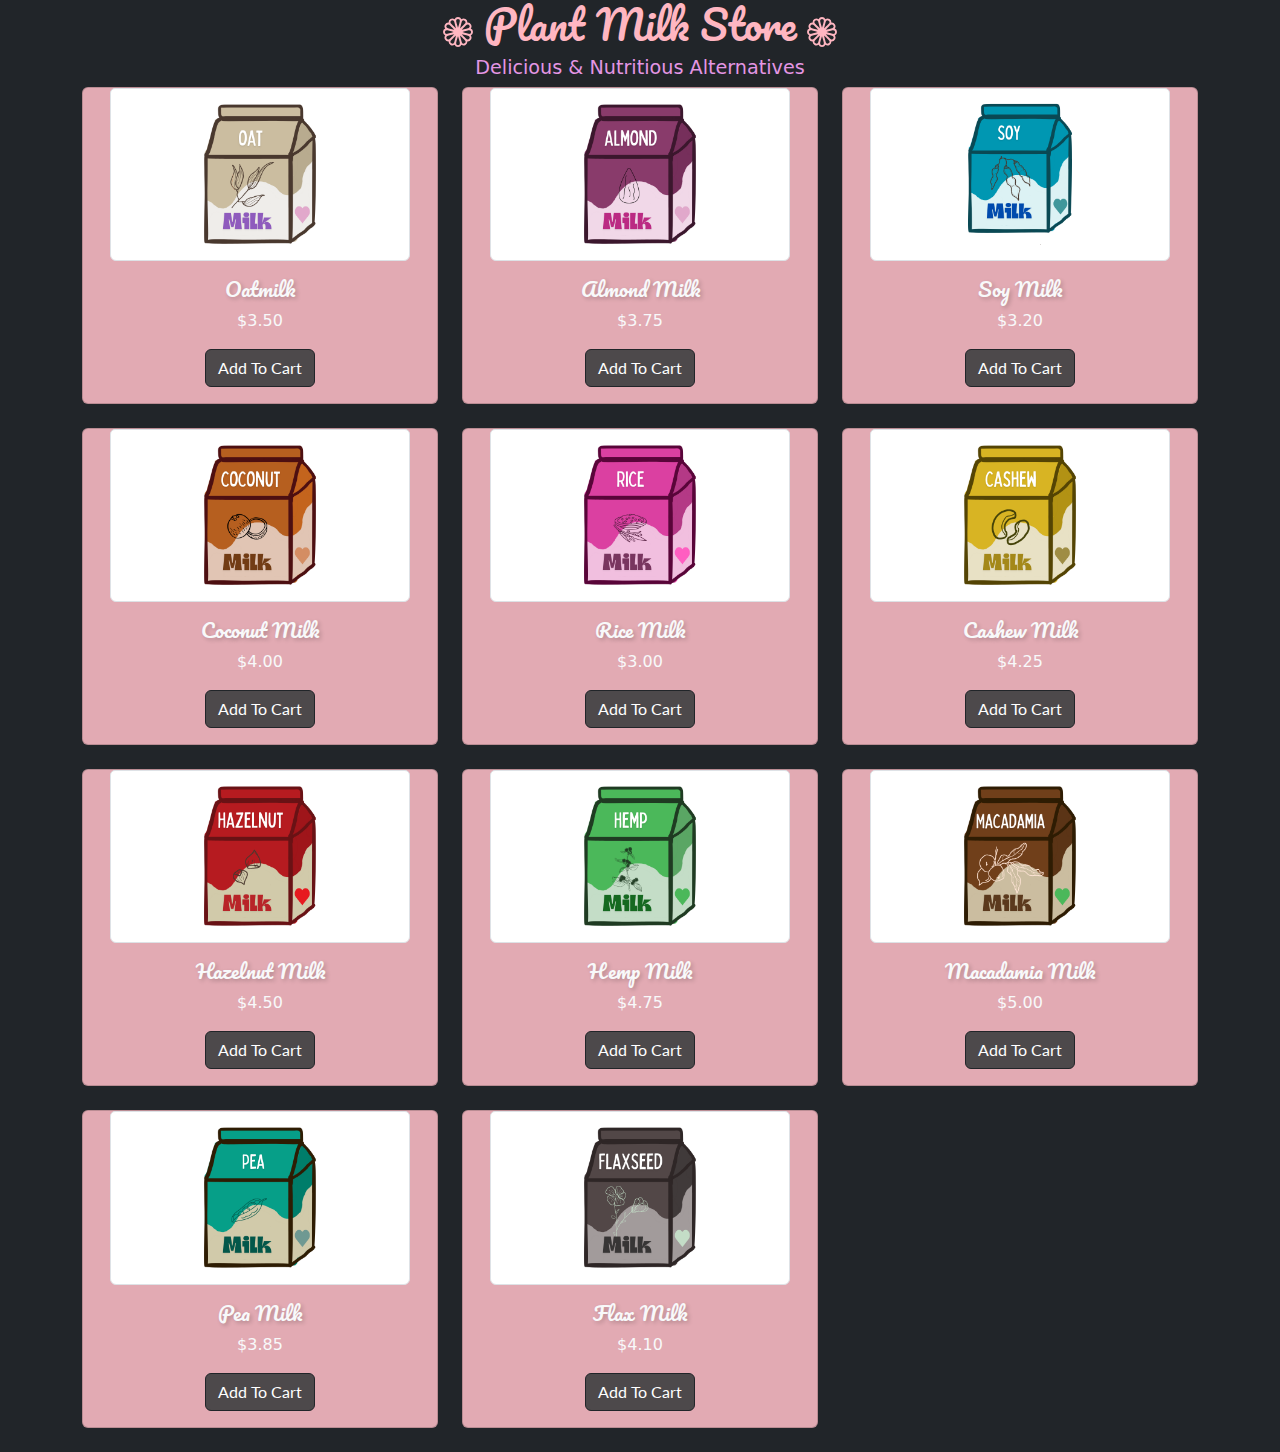
==== index.html @ 1e9f32a8 "how many hours did i spend making milk cartons in canva for fun on friday night? Your guess is as go" ====
<!DOCTYPE html>
<html lang="en">
<head>
    <meta charset="UTF-8">
    <meta name="viewport" content="width=device-width, initial-scale=1.0">
    <title>Document</title>
    <!-- Bootstrap CSS -->
    <link href="https://cdn.jsdelivr.net/npm/bootstrap@5.3.3/dist/css/bootstrap.min.css" rel="stylesheet" integrity="sha384-QWTKZyjpPEjISv5WaRU9OFeRpok6YctnYmDr5pNlyT2bRjXh0JMhjY6hW+ALEwIH" crossorigin="anonymous">
    <style>
        @import url('https://fonts.googleapis.com/css2?family=Pacifico&display=swap');
        @import url('https://fonts.googleapis.com/css2?family=Lato:ital,wght@0,100;0,300;0,400;0,700;0,900;1,100;1,300;1,400;1,700;1,900&display=swap');
        .cute-title {
            font-family: 'Pacifico', cursive;
            color: rgb(255, 182, 193); /* Light Pink */
            
        }
        .cute-subtitle {
            font-size: 1.2em;
            color: rgb(228, 150, 228); /* Lavender Blush */
        }
        .cute-header {
            font-family: 'Pacifico', cursive;
            text-shadow: 2px 2px 4px rgba(0, 0, 0, 0.2);
        }
        .bg-custom{
            background-color: rgb(226, 170, 179);
        }
        .btn-custom{
            font-family: 'Lato', sans-serif;
            background-color: rgb(77, 73, 75);
        }
    </style>
</head>
<body class="bg-dark">
    <div class="container">
        <div class="row">
            <h1 class="col-12 text-center cute-title">
                <svg xmlns="http://www.w3.org/2000/svg" width="30" height="30" fill="currentColor" class="bi bi-flower1" viewBox="0 0 16 16">
                    <path d="M6.174 1.184a2 2 0 0 1 3.652 0A2 2 0 0 1 12.99 3.01a2 2 0 0 1 1.826 3.164 2 2 0 0 1 0 3.652 2 2 0 0 1-1.826 3.164 2 2 0 0 1-3.164 1.826 2 2 0 0 1-3.652 0A2 2 0 0 1 3.01 12.99a2 2 0 0 1-1.826-3.164 2 2 0 0 1 0-3.652A2 2 0 0 1 3.01 3.01a2 2 0 0 1 3.164-1.826M8 1a1 1 0 0 0-.998 1.03l.01.091q.017.116.054.296c.049.241.122.542.213.887.182.688.428 1.513.676 2.314L8 5.762l.045-.144c.248-.8.494-1.626.676-2.314.091-.345.164-.646.213-.887a5 5 0 0 0 .064-.386L9 2a1 1 0 0 0-1-1M2 9l.03-.002.091-.01a5 5 0 0 0 .296-.054c.241-.049.542-.122.887-.213a61 61 0 0 0 2.314-.676L5.762 8l-.144-.045a61 61 0 0 0-2.314-.676 17 17 0 0 0-.887-.213 5 5 0 0 0-.386-.064L2 7a1 1 0 1 0 0 2m7 5-.002-.03a5 5 0 0 0-.064-.386 16 16 0 0 0-.213-.888 61 61 0 0 0-.676-2.314L8 10.238l-.045.144c-.248.8-.494 1.626-.676 2.314-.091.345-.164.646-.213.887a5 5 0 0 0-.064.386L7 14a1 1 0 1 0 2 0m-5.696-2.134.025-.017a5 5 0 0 0 .303-.248c.184-.164.408-.377.661-.629A61 61 0 0 0 5.96 9.23l.103-.111-.147.033a61 61 0 0 0-2.343.572c-.344.093-.64.18-.874.258a5 5 0 0 0-.367.138l-.027.014a1 1 0 1 0 1 1.732zM4.5 14.062a1 1 0 0 0 1.366-.366l.014-.027q.014-.03.036-.084a5 5 0 0 0 .102-.283c.078-.233.165-.53.258-.874a61 61 0 0 0 .572-2.343l.033-.147-.11.102a61 61 0 0 0-1.743 1.667 17 17 0 0 0-.629.66 5 5 0 0 0-.248.304l-.017.025a1 1 0 0 0 .366 1.366m9.196-8.196a1 1 0 0 0-1-1.732l-.025.017a5 5 0 0 0-.303.248 17 17 0 0 0-.661.629A61 61 0 0 0 10.04 6.77l-.102.111.147-.033a61 61 0 0 0 2.342-.572c.345-.093.642-.18.875-.258a5 5 0 0 0 .367-.138zM11.5 1.938a1 1 0 0 0-1.366.366l-.014.027q-.014.03-.036.084a5 5 0 0 0-.102.283c-.078.233-.165.53-.258.875a61 61 0 0 0-.572 2.342l-.033.147.11-.102a61 61 0 0 0 1.743-1.667c.252-.253.465-.477.629-.66a5 5 0 0 0 .248-.304l.017-.025a1 1 0 0 0-.366-1.366M14 9a1 1 0 0 0 0-2l-.03.002a5 5 0 0 0-.386.064c-.242.049-.543.122-.888.213-.688.182-1.513.428-2.314.676L10.238 8l.144.045c.8.248 1.626.494 2.314.676.345.091.646.164.887.213a5 5 0 0 0 .386.064zM1.938 4.5a1 1 0 0 0 .393 1.38l.084.035q.108.045.283.103c.233.078.53.165.874.258a61 61 0 0 0 2.343.572l.147.033-.103-.111a61 61 0 0 0-1.666-1.742 17 17 0 0 0-.66-.629 5 5 0 0 0-.304-.248l-.025-.017a1 1 0 0 0-1.366.366m2.196-1.196.017.025a5 5 0 0 0 .248.303c.164.184.377.408.629.661A61 61 0 0 0 6.77 5.96l.111.102-.033-.147a61 61 0 0 0-.572-2.342c-.093-.345-.18-.642-.258-.875a5 5 0 0 0-.138-.367l-.014-.027a1 1 0 1 0-1.732 1m9.928 8.196a1 1 0 0 0-.366-1.366l-.027-.014a5 5 0 0 0-.367-.138c-.233-.078-.53-.165-.875-.258a61 61 0 0 0-2.342-.572l-.147-.033.102.111a61 61 0 0 0 1.667 1.742c.253.252.477.465.66.629a5 5 0 0 0 .304.248l.025.017a1 1 0 0 0 1.366-.366m-3.928 2.196a1 1 0 0 0 1.732-1l-.017-.025a5 5 0 0 0-.248-.303 17 17 0 0 0-.629-.661A61 61 0 0 0 9.23 10.04l-.111-.102.033.147a61 61 0 0 0 .572 2.342c.093.345.18.642.258.875a5 5 0 0 0 .138.367"/>
                </svg>
                Plant Milk Store
                <svg xmlns="http://www.w3.org/2000/svg" width="30" height="30" fill="currentColor" class="bi bi-flower1" viewBox="0 0 16 16">
                    <path d="M6.174 1.184a2 2 0 0 1 3.652 0A2 2 0 0 1 12.99 3.01a2 2 0 0 1 1.826 3.164 2 2 0 0 1 0 3.652 2 2 0 0 1-1.826 3.164 2 2 0 0 1-3.164 1.826 2 2 0 0 1-3.652 0A2 2 0 0 1 3.01 12.99a2 2 0 0 1-1.826-3.164 2 2 0 0 1 0-3.652A2 2 0 0 1 3.01 3.01a2 2 0 0 1 3.164-1.826M8 1a1 1 0 0 0-.998 1.03l.01.091q.017.116.054.296c.049.241.122.542.213.887.182.688.428 1.513.676 2.314L8 5.762l.045-.144c.248-.8.494-1.626.676-2.314.091-.345.164-.646.213-.887a5 5 0 0 0 .064-.386L9 2a1 1 0 0 0-1-1M2 9l.03-.002.091-.01a5 5 0 0 0 .296-.054c.241-.049.542-.122.887-.213a61 61 0 0 0 2.314-.676L5.762 8l-.144-.045a61 61 0 0 0-2.314-.676 17 17 0 0 0-.887-.213 5 5 0 0 0-.386-.064L2 7a1 1 0 1 0 0 2m7 5-.002-.03a5 5 0 0 0-.064-.386 16 16 0 0 0-.213-.888 61 61 0 0 0-.676-2.314L8 10.238l-.045.144c-.248.8-.494 1.626-.676 2.314-.091.345-.164.646-.213.887a5 5 0 0 0-.064.386L7 14a1 1 0 1 0 2 0m-5.696-2.134.025-.017a5 5 0 0 0 .303-.248c.184-.164.408-.377.661-.629A61 61 0 0 0 5.96 9.23l.103-.111-.147.033a61 61 0 0 0-2.343.572c-.344.093-.64.18-.874.258a5 5 0 0 0-.367.138l-.027.014a1 1 0 1 0 1 1.732zM4.5 14.062a1 1 0 0 0 1.366-.366l.014-.027q.014-.03.036-.084a5 5 0 0 0 .102-.283c.078-.233.165-.53.258-.874a61 61 0 0 0 .572-2.343l.033-.147-.11.102a61 61 0 0 0-1.743 1.667 17 17 0 0 0-.629.66 5 5 0 0 0-.248.304l-.017.025a1 1 0 0 0 .366 1.366m9.196-8.196a1 1 0 0 0-1-1.732l-.025.017a5 5 0 0 0-.303.248 17 17 0 0 0-.661.629A61 61 0 0 0 10.04 6.77l-.102.111.147-.033a61 61 0 0 0 2.342-.572c.345-.093.642-.18.875-.258a5 5 0 0 0 .367-.138zM11.5 1.938a1 1 0 0 0-1.366.366l-.014.027q-.014.03-.036.084a5 5 0 0 0-.102.283c-.078.233-.165.53-.258.875a61 61 0 0 0-.572 2.342l-.033.147.11-.102a61 61 0 0 0 1.743-1.667c.252-.253.465-.477.629-.66a5 5 0 0 0 .248-.304l.017-.025a1 1 0 0 0-.366-1.366M14 9a1 1 0 0 0 0-2l-.03.002a5 5 0 0 0-.386.064c-.242.049-.543.122-.888.213-.688.182-1.513.428-2.314.676L10.238 8l.144.045c.8.248 1.626.494 2.314.676.345.091.646.164.887.213a5 5 0 0 0 .386.064zM1.938 4.5a1 1 0 0 0 .393 1.38l.084.035q.108.045.283.103c.233.078.53.165.874.258a61 61 0 0 0 2.343.572l.147.033-.103-.111a61 61 0 0 0-1.666-1.742 17 17 0 0 0-.66-.629 5 5 0 0 0-.304-.248l-.025-.017a1 1 0 0 0-1.366.366m2.196-1.196.017.025a5 5 0 0 0 .248.303c.164.184.377.408.629.661A61 61 0 0 0 6.77 5.96l.111.102-.033-.147a61 61 0 0 0-.572-2.342c-.093-.345-.18-.642-.258-.875a5 5 0 0 0-.138-.367l-.014-.027a1 1 0 1 0-1.732 1m9.928 8.196a1 1 0 0 0-.366-1.366l-.027-.014a5 5 0 0 0-.367-.138c-.233-.078-.53-.165-.875-.258a61 61 0 0 0-2.342-.572l-.147-.033.102.111a61 61 0 0 0 1.667 1.742c.253.252.477.465.66.629a5 5 0 0 0 .304.248l.025.017a1 1 0 0 0 1.366-.366m-3.928 2.196a1 1 0 0 0 1.732-1l-.017-.025a5 5 0 0 0-.248-.303 17 17 0 0 0-.629-.661A61 61 0 0 0 9.23 10.04l-.111-.102.033.147a61 61 0 0 0 .572 2.342c.093.345.18.642.258.875a5 5 0 0 0 .138.367"/>
                </svg>
            </h1>
            <h2 class="col-12 text-center cute-subtitle">Delicious & Nutritious Alternatives</h2>
        </div>
        
        <div class="row">
            <div class="col-md-4 mb-4">
                <div class="card bg-custom text-light">
                    <img class="card-img-top img-thumbnail" style="max-width: 300px; max-height: 300px; margin: auto;" src="oat.png" alt="Oatmilk">
                    <div class="card-body text-center">
                        <h5 class="card-title  cute-header">Oatmilk</h5>
                        <p class="card-text">$3.50</p>
                        <button onclick="AddItem('Oatmilk', 3.50)" class="btn btn-dark btn-custom">Add To Cart</button>
                    </div>
                </div>
            </div>
            <div class="col-md-4 mb-4">
                <div class="card bg-custom text-light">
                    <img class="card-img-top img-thumbnail" style="max-width: 300px; max-height: 300px; margin: auto;" src="Almond.png" alt="Almond Milk">
                    <div class="card-body text-center">
                        <h5 class="card-title cute-header">Almond Milk</h5>
                        <p class="card-text">$3.75</p>
                        <button onclick="AddItem('Almond Milk', 3.75)" class="btn btn-dark btn-custom">Add To Cart</button>
                    </div>
                </div>
            </div>
            <div class="col-md-4 mb-4">
                <div class="card bg-custom text-light">
                    <img class="card-img-top img-thumbnail" style="max-width: 300px; max-height: 300px; margin: auto;" src="soy.png" alt="Soy Milk">
                    <div class="card-body text-center">
                        <h5 class="card-title cute-header">Soy Milk</h5>
                        <p class="card-text">$3.20</p>
                        <button onclick="AddItem('Soy Milk', 3.20)" class="btn btn-dark btn-custom">Add To Cart</button>
                    </div>
                </div>
            </div>
            <div class="col-md-4 mb-4">
                <div class="card bg-custom text-light">
                    <img class="card-img-top img-thumbnail" style="max-width: 300px; max-height: 300px; margin: auto;" src="coconut.png" alt="Coconut Milk">
                    <div class="card-body text-center">
                        <h5 class="card-title cute-header">Coconut Milk</h5>
                        <p class="card-text">$4.00</p>
                        <button onclick="AddItem('Coconut Milk', 4.00)" class="btn btn-dark btn-custom">Add To Cart</button>
                    </div>
                </div>
            </div>
            <div class="col-md-4 mb-4">
                <div class="card bg-custom text-light">
                    <img class="card-img-top img-thumbnail" style="max-width: 300px; max-height: 300px; margin: auto;" src="rice.png" alt="Rice Milk">
                    <div class="card-body text-center">
                        <h5 class="card-title cute-header">Rice Milk</h5>
                        <p class="card-text">$3.00</p>
                        <button onclick="AddItem('Rice Milk', 3.00)" class="btn btn-dark btn-custom">Add To Cart</button>
                    </div>
                </div>
            </div>
            <div class="col-md-4 mb-4">
                <div class="card bg-custom text-light">
                    <img class="card-img-top img-thumbnail" style="max-width: 300px; max-height: 300px; margin: auto;" src="Cashew.png" alt="Cashew Milk">
                    <div class="card-body text-center">
                        <h5 class="card-title cute-header">Cashew Milk</h5>
                        <p class="card-text">$4.25</p>
                        <button onclick="AddItem('Cashew Milk', 4.25)" class="btn btn-dark btn-custom">Add To Cart</button>
                    </div>
                </div>
            </div>
            <div class="col-md-4 mb-4">
                <div class="card bg-custom text-light">
                    <img class="card-img-top img-thumbnail" style="max-width: 300px; max-height: 300px; margin: auto;" src="hazelnut.png" alt="Hazelnut Milk">
                    <div class="card-body text-center">
                        <h5 class="card-title cute-header">Hazelnut Milk</h5>
                        <p class="card-text">$4.50</p>
                        <button onclick="AddItem('Hazelnut Milk', 4.50)" class="btn btn-dark btn-custom">Add To Cart</button>
                    </div>
                </div>
            </div>
            <div class="col-md-4 mb-4">
                <div class="card bg-custom text-light">
                    <img class="card-img-top img-thumbnail" style="max-width: 300px; max-height: 300px; margin: auto;" src="Hemp.png" alt="Hemp Milk">
                    <div class="card-body text-center">
                        <h5 class="card-title cute-header">Hemp Milk</h5>
                        <p class="card-text">$4.75</p>
                        <button onclick="AddItem('Hemp Milk', 4.75)" class="btn btn-dark btn-custom">Add To Cart</button>
                    </div>
                </div>
            </div>
            <div class="col-md-4 mb-4">
                <div class="card bg-custom text-light">
                    <img class="card-img-top img-thumbnail" style="max-width: 300px; max-height: 300px; margin: auto;" src="macadamia.png" alt="Macadamia Milk">
                    <div class="card-body text-center">
                        <h5 class="card-title cute-header">Macadamia Milk</h5>
                        <p class="card-text">$5.00</p>
                        <button onclick="AddItem('Macadamia Milk', 5.00)" class="btn btn-dark btn-custom">Add To Cart</button>
                    </div>
                </div>
            </div>
            <div class="col-md-4 mb-4">
                <div class="card bg-custom text-light">
                    <img class="card-img-top img-thumbnail" style="max-width: 300px; max-height: 300px; margin: auto;" src="pea.png" alt="Pea Milk">
                    <div class="card-body text-center">
                        <h5 class="card-title cute-header">Pea Milk</h5>
                        <p class="card-text">$3.85</p>
                        <button onclick="AddItem('Pea Milk', 3.85)" class="btn btn-dark btn-custom">Add To Cart</button>
                    </div>
                </div>
            </div>
            <div class="col-md-4 mb-4">
                <div class="card bg-custom text-light">
                    <img class="card-img-top img-thumbnail" style="max-width: 300px; max-height: 300px; margin: auto;" src="flaxseed.png" alt="Flax Milk">
                    <div class="card-body text-center">
                        <h5 class="card-title cute-header">Flax Milk</h5>
                        <p class="card-text">$4.10</p>
                        <button onclick="AddItem('Flax Milk', 4.10)" class="btn btn-dark btn-custom">Add To Cart</button>
                    </div>
                </div>
        </div>
    </div>
</div>
    
    <script src="site.js"></script>
    <!-- Bootstrap JS -->
    <script src="https://cdn.jsdelivr.net/npm/bootstrap@5.3.3/dist/js/bootstrap.bundle.min.js" integrity="sha384-YvpcrYf0tY3lHB60NNkmXc5s9fDVZLESaAA55NDzOxhy9GkcIdslK1eN7N6jIeHz" crossorigin="anonymous"></script>
</body>
</html>
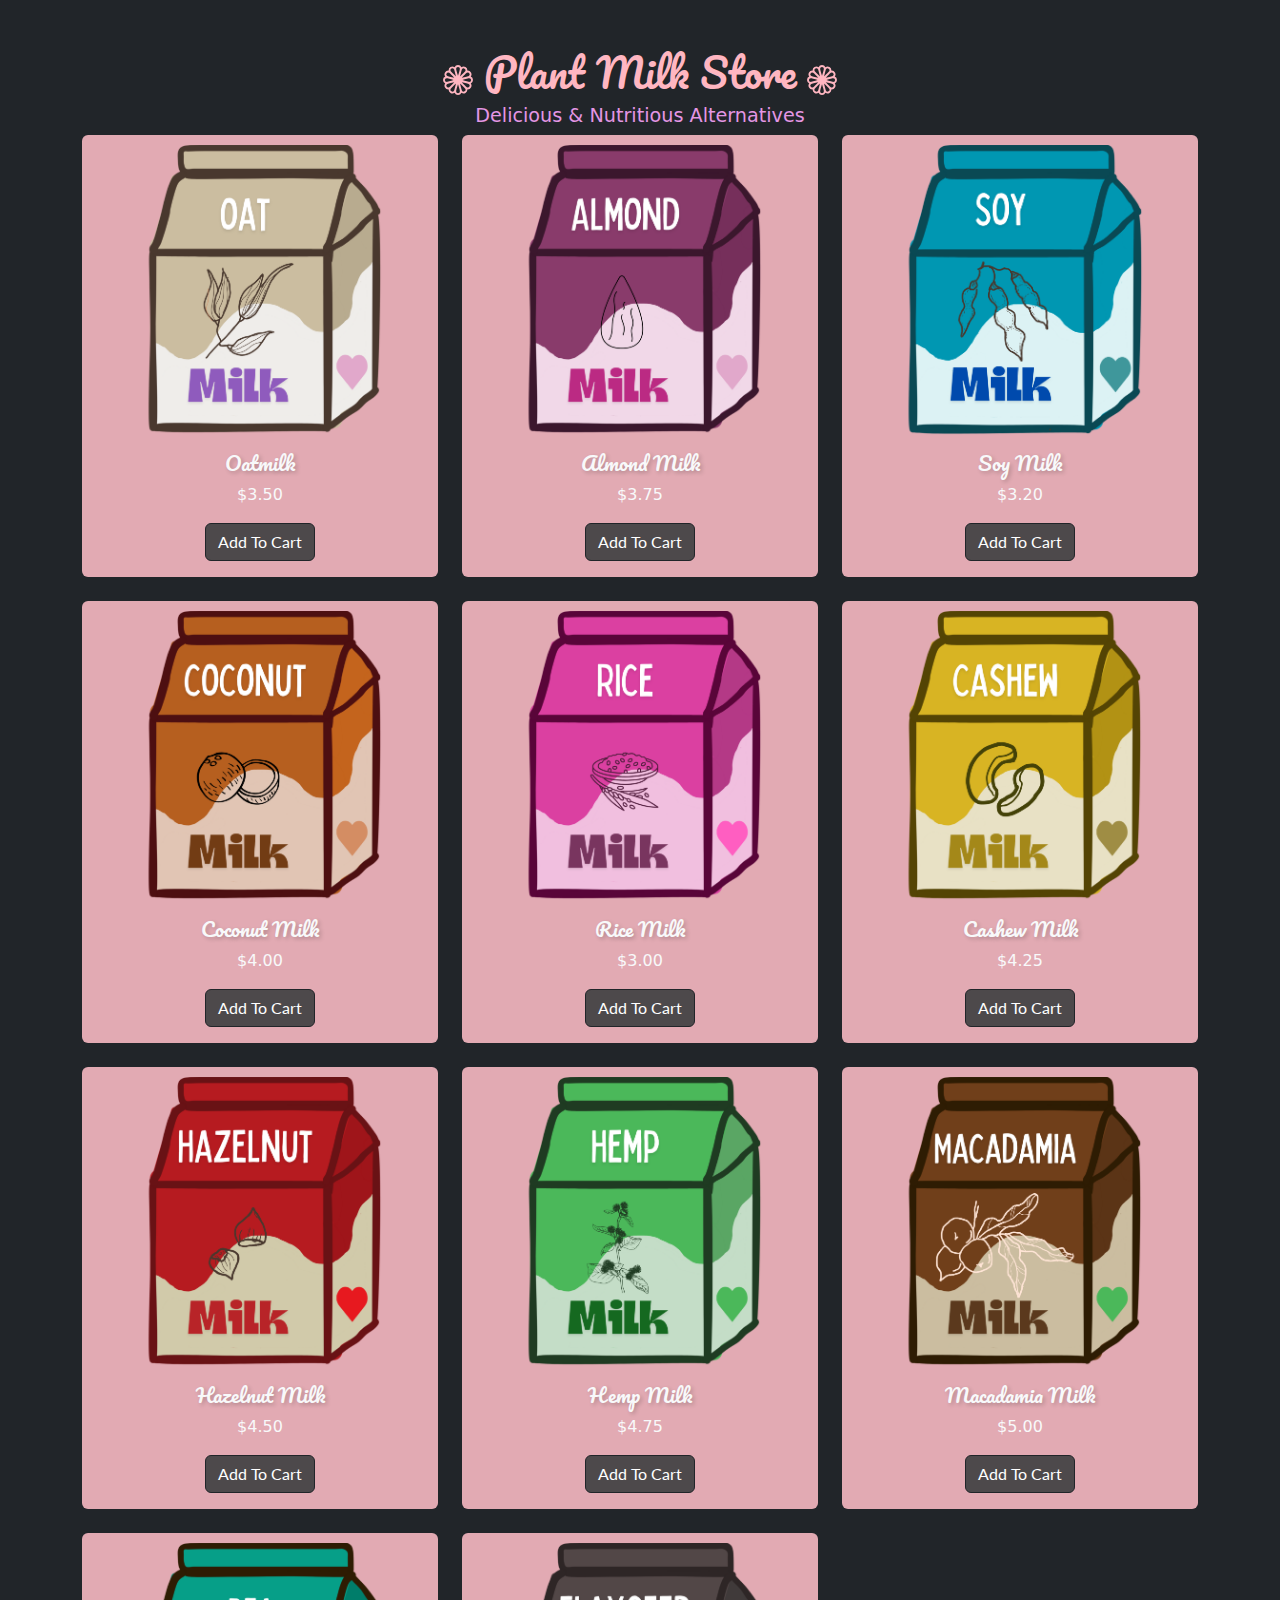
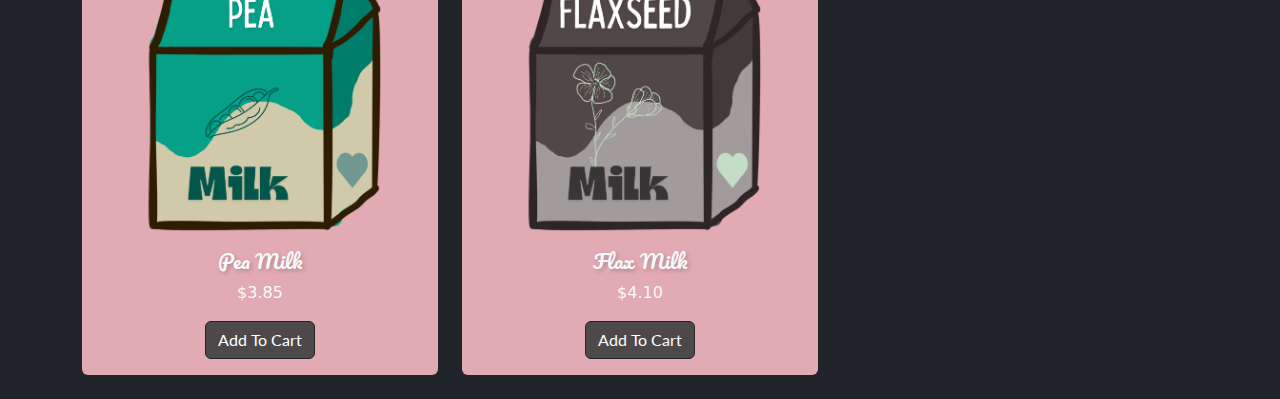
==== commit d840726f: "made something translucent" ====
--- a/index.html
+++ b/index.html
@@ -24,17 +24,23 @@
         }
         .bg-custom{
             background-color: rgb(226, 170, 179);
+            border: none;
         }
         .btn-custom{
             font-family: 'Lato', sans-serif;
             background-color: rgb(77, 73, 75);
+        }
+        .card-img-top {
+            height: 300px;
+            object-fit: contain;
+            padding-top: 10px;
         }
     </style>
 </head>
 <body class="bg-dark">
     <div class="container">
         <div class="row">
-            <h1 class="col-12 text-center cute-title">
+            <h1 class="col-12 text-center cute-title pt-5">
                 <svg xmlns="http://www.w3.org/2000/svg" width="30" height="30" fill="currentColor" class="bi bi-flower1" viewBox="0 0 16 16">
                     <path d="M6.174 1.184a2 2 0 0 1 3.652 0A2 2 0 0 1 12.99 3.01a2 2 0 0 1 1.826 3.164 2 2 0 0 1 0 3.652 2 2 0 0 1-1.826 3.164 2 2 0 0 1-3.164 1.826 2 2 0 0 1-3.652 0A2 2 0 0 1 3.01 12.99a2 2 0 0 1-1.826-3.164 2 2 0 0 1 0-3.652A2 2 0 0 1 3.01 3.01a2 2 0 0 1 3.164-1.826M8 1a1 1 0 0 0-.998 1.03l.01.091q.017.116.054.296c.049.241.122.542.213.887.182.688.428 1.513.676 2.314L8 5.762l.045-.144c.248-.8.494-1.626.676-2.314.091-.345.164-.646.213-.887a5 5 0 0 0 .064-.386L9 2a1 1 0 0 0-1-1M2 9l.03-.002.091-.01a5 5 0 0 0 .296-.054c.241-.049.542-.122.887-.213a61 61 0 0 0 2.314-.676L5.762 8l-.144-.045a61 61 0 0 0-2.314-.676 17 17 0 0 0-.887-.213 5 5 0 0 0-.386-.064L2 7a1 1 0 1 0 0 2m7 5-.002-.03a5 5 0 0 0-.064-.386 16 16 0 0 0-.213-.888 61 61 0 0 0-.676-2.314L8 10.238l-.045.144c-.248.8-.494 1.626-.676 2.314-.091.345-.164.646-.213.887a5 5 0 0 0-.064.386L7 14a1 1 0 1 0 2 0m-5.696-2.134.025-.017a5 5 0 0 0 .303-.248c.184-.164.408-.377.661-.629A61 61 0 0 0 5.96 9.23l.103-.111-.147.033a61 61 0 0 0-2.343.572c-.344.093-.64.18-.874.258a5 5 0 0 0-.367.138l-.027.014a1 1 0 1 0 1 1.732zM4.5 14.062a1 1 0 0 0 1.366-.366l.014-.027q.014-.03.036-.084a5 5 0 0 0 .102-.283c.078-.233.165-.53.258-.874a61 61 0 0 0 .572-2.343l.033-.147-.11.102a61 61 0 0 0-1.743 1.667 17 17 0 0 0-.629.66 5 5 0 0 0-.248.304l-.017.025a1 1 0 0 0 .366 1.366m9.196-8.196a1 1 0 0 0-1-1.732l-.025.017a5 5 0 0 0-.303.248 17 17 0 0 0-.661.629A61 61 0 0 0 10.04 6.77l-.102.111.147-.033a61 61 0 0 0 2.342-.572c.345-.093.642-.18.875-.258a5 5 0 0 0 .367-.138zM11.5 1.938a1 1 0 0 0-1.366.366l-.014.027q-.014.03-.036.084a5 5 0 0 0-.102.283c-.078.233-.165.53-.258.875a61 61 0 0 0-.572 2.342l-.033.147.11-.102a61 61 0 0 0 1.743-1.667c.252-.253.465-.477.629-.66a5 5 0 0 0 .248-.304l.017-.025a1 1 0 0 0-.366-1.366M14 9a1 1 0 0 0 0-2l-.03.002a5 5 0 0 0-.386.064c-.242.049-.543.122-.888.213-.688.182-1.513.428-2.314.676L10.238 8l.144.045c.8.248 1.626.494 2.314.676.345.091.646.164.887.213a5 5 0 0 0 .386.064zM1.938 4.5a1 1 0 0 0 .393 1.38l.084.035q.108.045.283.103c.233.078.53.165.874.258a61 61 0 0 0 2.343.572l.147.033-.103-.111a61 61 0 0 0-1.666-1.742 17 17 0 0 0-.66-.629 5 5 0 0 0-.304-.248l-.025-.017a1 1 0 0 0-1.366.366m2.196-1.196.017.025a5 5 0 0 0 .248.303c.164.184.377.408.629.661A61 61 0 0 0 6.77 5.96l.111.102-.033-.147a61 61 0 0 0-.572-2.342c-.093-.345-.18-.642-.258-.875a5 5 0 0 0-.138-.367l-.014-.027a1 1 0 1 0-1.732 1m9.928 8.196a1 1 0 0 0-.366-1.366l-.027-.014a5 5 0 0 0-.367-.138c-.233-.078-.53-.165-.875-.258a61 61 0 0 0-2.342-.572l-.147-.033.102.111a61 61 0 0 0 1.667 1.742c.253.252.477.465.66.629a5 5 0 0 0 .304.248l.025.017a1 1 0 0 0 1.366-.366m-3.928 2.196a1 1 0 0 0 1.732-1l-.017-.025a5 5 0 0 0-.248-.303 17 17 0 0 0-.629-.661A61 61 0 0 0 9.23 10.04l-.111-.102.033.147a61 61 0 0 0 .572 2.342c.093.345.18.642.258.875a5 5 0 0 0 .138.367"/>
                 </svg>
@@ -49,7 +55,7 @@
         <div class="row">
             <div class="col-md-4 mb-4">
                 <div class="card bg-custom text-light">
-                    <img class="card-img-top img-thumbnail" style="max-width: 300px; max-height: 300px; margin: auto;" src="oat.png" alt="Oatmilk">
+                    <img class="card-img-top bg-custom" style="max-width: 300px; max-height: 300px; margin: auto;" src="oat-transparent.png" alt="Oatmilk">
                     <div class="card-body text-center">
                         <h5 class="card-title  cute-header">Oatmilk</h5>
                         <p class="card-text">$3.50</p>
@@ -59,7 +65,7 @@
             </div>
             <div class="col-md-4 mb-4">
                 <div class="card bg-custom text-light">
-                    <img class="card-img-top img-thumbnail" style="max-width: 300px; max-height: 300px; margin: auto;" src="Almond.png" alt="Almond Milk">
+                    <img class="card-img-top bg-custom" style="max-width: 300px; max-height: 300px; margin: auto;" src="almond-transparent.png" alt="Almond Milk">
                     <div class="card-body text-center">
                         <h5 class="card-title cute-header">Almond Milk</h5>
                         <p class="card-text">$3.75</p>
@@ -69,7 +75,7 @@
             </div>
             <div class="col-md-4 mb-4">
                 <div class="card bg-custom text-light">
-                    <img class="card-img-top img-thumbnail" style="max-width: 300px; max-height: 300px; margin: auto;" src="soy.png" alt="Soy Milk">
+                    <img class="card-img-top bg-custom" style="max-width: 300px; max-height: 300px; margin: auto;" src="soy-transparent.png" alt="Soy Milk">
                     <div class="card-body text-center">
                         <h5 class="card-title cute-header">Soy Milk</h5>
                         <p class="card-text">$3.20</p>
@@ -79,7 +85,7 @@
             </div>
             <div class="col-md-4 mb-4">
                 <div class="card bg-custom text-light">
-                    <img class="card-img-top img-thumbnail" style="max-width: 300px; max-height: 300px; margin: auto;" src="coconut.png" alt="Coconut Milk">
+                    <img class="card-img-top bg-custom" style="max-width: 300px; max-height: 300px; margin: auto;" src="coco-transparent.png" alt="Coconut Milk">
                     <div class="card-body text-center">
                         <h5 class="card-title cute-header">Coconut Milk</h5>
                         <p class="card-text">$4.00</p>
@@ -89,7 +95,7 @@
             </div>
             <div class="col-md-4 mb-4">
                 <div class="card bg-custom text-light">
-                    <img class="card-img-top img-thumbnail" style="max-width: 300px; max-height: 300px; margin: auto;" src="rice.png" alt="Rice Milk">
+                    <img class="card-img-top bg-custom" style="max-width: 300px; max-height: 300px; margin: auto;" src="rice-transparent.png" alt="Rice Milk">
                     <div class="card-body text-center">
                         <h5 class="card-title cute-header">Rice Milk</h5>
                         <p class="card-text">$3.00</p>
@@ -99,7 +105,7 @@
             </div>
             <div class="col-md-4 mb-4">
                 <div class="card bg-custom text-light">
-                    <img class="card-img-top img-thumbnail" style="max-width: 300px; max-height: 300px; margin: auto;" src="Cashew.png" alt="Cashew Milk">
+                    <img class="card-img-top bg-custom" style="max-width: 300px; max-height: 300px; margin: auto;" src="cashew-transparent.png" alt="Cashew Milk">
                     <div class="card-body text-center">
                         <h5 class="card-title cute-header">Cashew Milk</h5>
                         <p class="card-text">$4.25</p>
@@ -109,7 +115,7 @@
             </div>
             <div class="col-md-4 mb-4">
                 <div class="card bg-custom text-light">
-                    <img class="card-img-top img-thumbnail" style="max-width: 300px; max-height: 300px; margin: auto;" src="hazelnut.png" alt="Hazelnut Milk">
+                    <img class="card-img-top bg-custom" style="max-width: 300px; max-height: 300px; margin: auto;" src="hazelnut-transparent.png" alt="Hazelnut Milk">
                     <div class="card-body text-center">
                         <h5 class="card-title cute-header">Hazelnut Milk</h5>
                         <p class="card-text">$4.50</p>
@@ -119,7 +125,7 @@
             </div>
             <div class="col-md-4 mb-4">
                 <div class="card bg-custom text-light">
-                    <img class="card-img-top img-thumbnail" style="max-width: 300px; max-height: 300px; margin: auto;" src="Hemp.png" alt="Hemp Milk">
+                    <img class="card-img-top bg-custom" style="max-width: 300px; max-height: 300px; margin: auto;" src="hemp-transparent.png" alt="Hemp Milk">
                     <div class="card-body text-center">
                         <h5 class="card-title cute-header">Hemp Milk</h5>
                         <p class="card-text">$4.75</p>
@@ -129,7 +135,7 @@
             </div>
             <div class="col-md-4 mb-4">
                 <div class="card bg-custom text-light">
-                    <img class="card-img-top img-thumbnail" style="max-width: 300px; max-height: 300px; margin: auto;" src="macadamia.png" alt="Macadamia Milk">
+                    <img class="card-img-top bg-custom" style="max-width: 300px; max-height: 300px; margin: auto;" src="macadamia-transparent.png" alt="Macadamia Milk">
                     <div class="card-body text-center">
                         <h5 class="card-title cute-header">Macadamia Milk</h5>
                         <p class="card-text">$5.00</p>
@@ -139,7 +145,7 @@
             </div>
             <div class="col-md-4 mb-4">
                 <div class="card bg-custom text-light">
-                    <img class="card-img-top img-thumbnail" style="max-width: 300px; max-height: 300px; margin: auto;" src="pea.png" alt="Pea Milk">
+                    <img class="card-img-top bg-custom" style="max-width: 300px; max-height: 300px; margin: auto;" src="pea-transparent.png" alt="Pea Milk">
                     <div class="card-body text-center">
                         <h5 class="card-title cute-header">Pea Milk</h5>
                         <p class="card-text">$3.85</p>
@@ -149,7 +155,7 @@
             </div>
             <div class="col-md-4 mb-4">
                 <div class="card bg-custom text-light">
-                    <img class="card-img-top img-thumbnail" style="max-width: 300px; max-height: 300px; margin: auto;" src="flaxseed.png" alt="Flax Milk">
+                    <img class="card-img-top bg-custom" style="max-width: 300px; max-height: 300px; margin: auto;" src="flaxseed-transparent.png" alt="Flax Milk">
                     <div class="card-body text-center">
                         <h5 class="card-title cute-header">Flax Milk</h5>
                         <p class="card-text">$4.10</p>
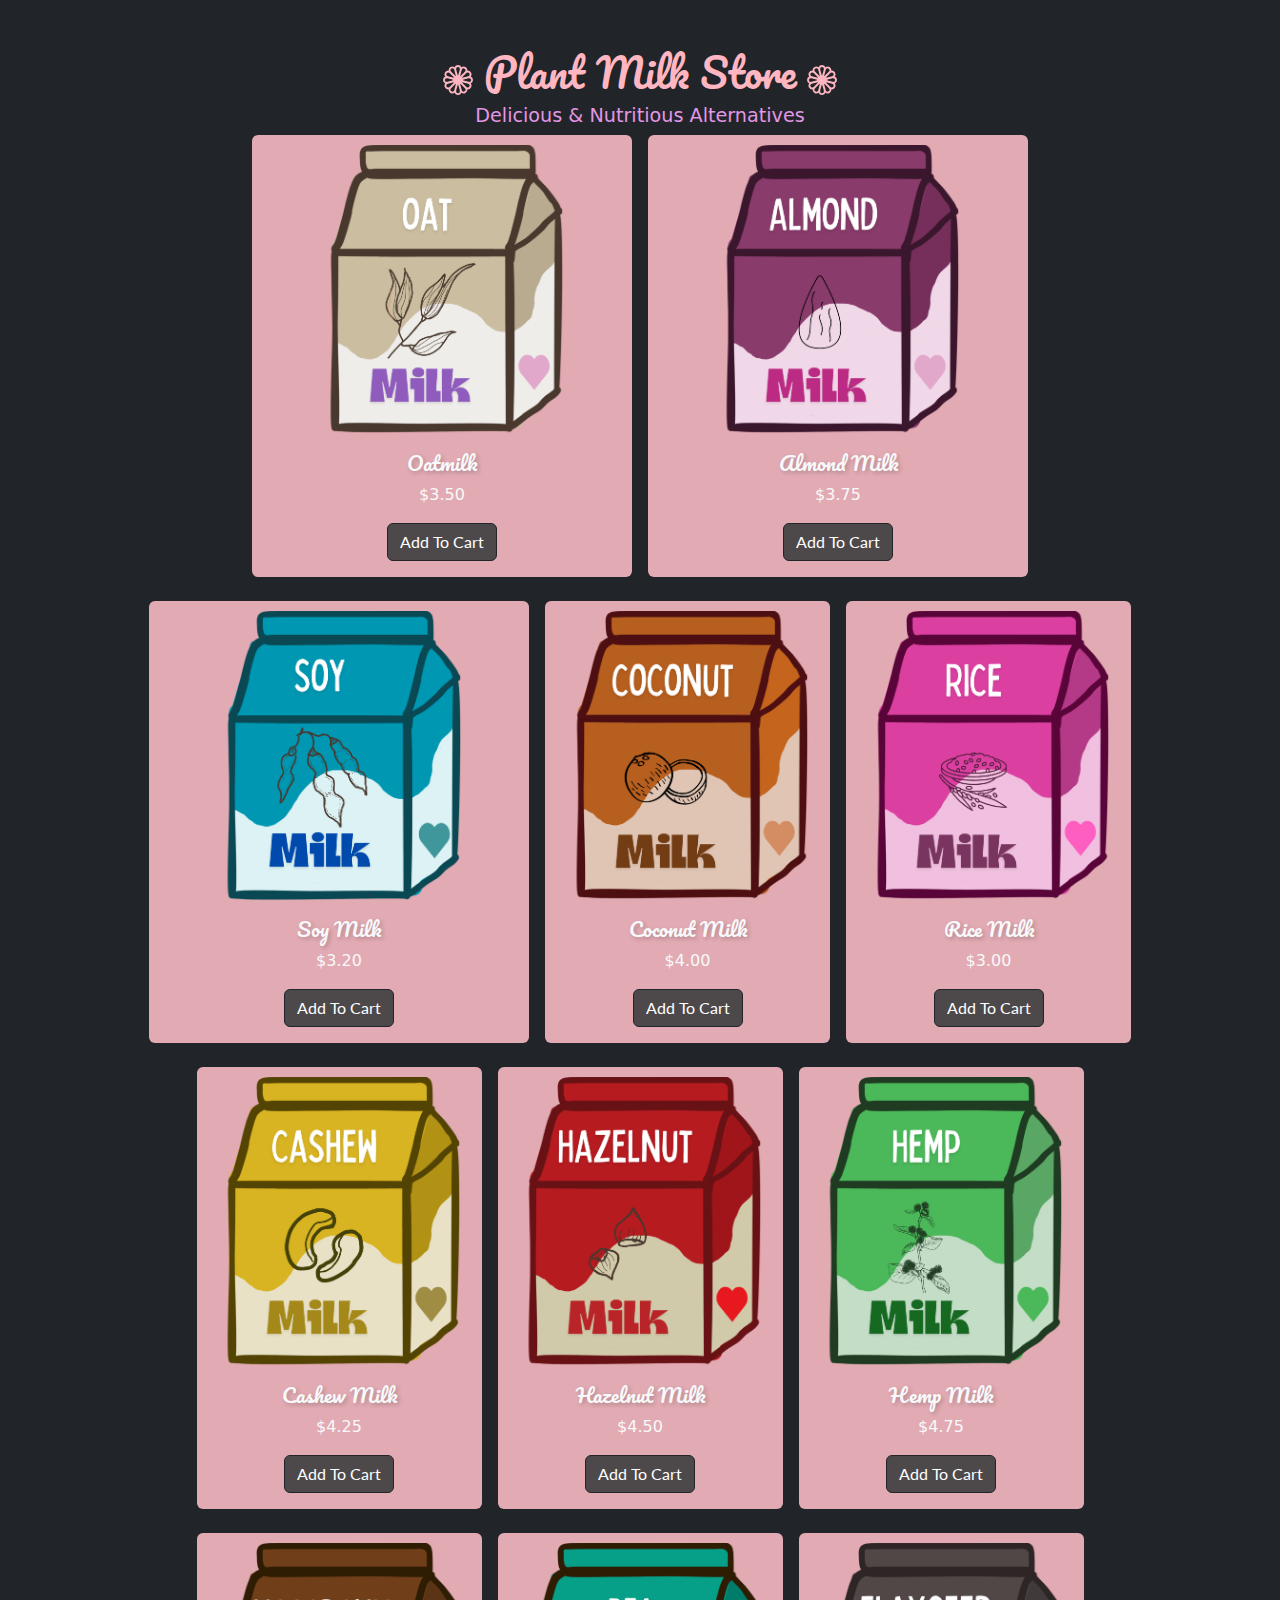
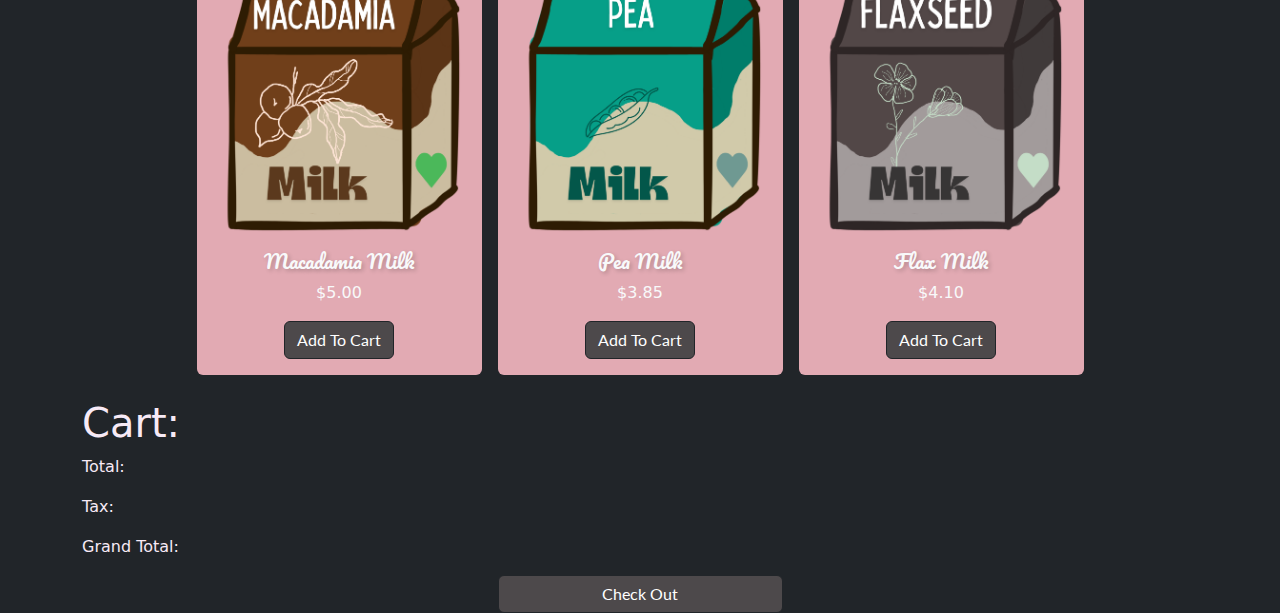
==== commit 0c1c87ed: "added check out button, displayed amounts at bottom" ====
--- a/index.html
+++ b/index.html
@@ -39,6 +39,7 @@
 </head>
 <body class="bg-dark">
     <div class="container">
+
         <div class="row">
             <h1 class="col-12 text-center cute-title pt-5">
                 <svg xmlns="http://www.w3.org/2000/svg" width="30" height="30" fill="currentColor" class="bi bi-flower1" viewBox="0 0 16 16">
@@ -52,39 +53,37 @@
             <h2 class="col-12 text-center cute-subtitle">Delicious & Nutritious Alternatives</h2>
         </div>
         
-        <div class="row">
-            <div class="col-md-4 mb-4">
-                <div class="card bg-custom text-light">
-                    <img class="card-img-top bg-custom" style="max-width: 300px; max-height: 300px; margin: auto;" src="oat-transparent.png" alt="Oatmilk">
+        <div class="row justify-content-center">
+        
+                <div class="col-4 mb-4 mx-2 card bg-custom text-light">
+                    <img class="card-img-top bg-custom" src="oat-transparent.png" alt="Oatmilk">
                     <div class="card-body text-center">
                         <h5 class="card-title  cute-header">Oatmilk</h5>
                         <p class="card-text">$3.50</p>
                         <button onclick="AddItem('Oatmilk', 3.50)" class="btn btn-dark btn-custom">Add To Cart</button>
-                    </div>
                 </div>
             </div>
-            <div class="col-md-4 mb-4">
-                <div class="card bg-custom text-light">
-                    <img class="card-img-top bg-custom" style="max-width: 300px; max-height: 300px; margin: auto;" src="almond-transparent.png" alt="Almond Milk">
+        
+                <div class="col-4 mb-4 mx-2 card bg-custom text-light">
+                    <img class="card-img-top bg-custom" src="almond-transparent.png" alt="Almond Milk">
                     <div class="card-body text-center">
                         <h5 class="card-title cute-header">Almond Milk</h5>
                         <p class="card-text">$3.75</p>
                         <button onclick="AddItem('Almond Milk', 3.75)" class="btn btn-dark btn-custom">Add To Cart</button>
                     </div>
                 </div>
-            </div>
-            <div class="col-md-4 mb-4">
-                <div class="card bg-custom text-light">
-                    <img class="card-img-top bg-custom" style="max-width: 300px; max-height: 300px; margin: auto;" src="soy-transparent.png" alt="Soy Milk">
+          
+      
+                <div class="col-4 mb-4 mx-2 card bg-custom text-light">
+                    <img class="card-img-top bg-custom"src="soy-transparent.png" alt="Soy Milk">
                     <div class="card-body text-center">
                         <h5 class="card-title cute-header">Soy Milk</h5>
                         <p class="card-text">$3.20</p>
                         <button onclick="AddItem('Soy Milk', 3.20)" class="btn btn-dark btn-custom">Add To Cart</button>
                     </div>
                 </div>
-            </div>
-            <div class="col-md-4 mb-4">
-                <div class="card bg-custom text-light">
+          
+                <div class="col-3 mb-4 mx-2 card bg-custom text-light">
                     <img class="card-img-top bg-custom" style="max-width: 300px; max-height: 300px; margin: auto;" src="coco-transparent.png" alt="Coconut Milk">
                     <div class="card-body text-center">
                         <h5 class="card-title cute-header">Coconut Milk</h5>
@@ -92,9 +91,9 @@
                         <button onclick="AddItem('Coconut Milk', 4.00)" class="btn btn-dark btn-custom">Add To Cart</button>
                     </div>
                 </div>
-            </div>
-            <div class="col-md-4 mb-4">
-                <div class="card bg-custom text-light">
+           
+         
+                <div class="col-3 mb-4 mx-2 card bg-custom text-light">
                     <img class="card-img-top bg-custom" style="max-width: 300px; max-height: 300px; margin: auto;" src="rice-transparent.png" alt="Rice Milk">
                     <div class="card-body text-center">
                         <h5 class="card-title cute-header">Rice Milk</h5>
@@ -102,9 +101,9 @@
                         <button onclick="AddItem('Rice Milk', 3.00)" class="btn btn-dark btn-custom">Add To Cart</button>
                     </div>
                 </div>
-            </div>
-            <div class="col-md-4 mb-4">
-                <div class="card bg-custom text-light">
+    
+            
+                <div class="col-3 mb-4 mx-2 card bg-custom text-light">
                     <img class="card-img-top bg-custom" style="max-width: 300px; max-height: 300px; margin: auto;" src="cashew-transparent.png" alt="Cashew Milk">
                     <div class="card-body text-center">
                         <h5 class="card-title cute-header">Cashew Milk</h5>
@@ -112,9 +111,7 @@
                         <button onclick="AddItem('Cashew Milk', 4.25)" class="btn btn-dark btn-custom">Add To Cart</button>
                     </div>
                 </div>
-            </div>
-            <div class="col-md-4 mb-4">
-                <div class="card bg-custom text-light">
+                <div class="col-3 mb-4 mx-2 card bg-custom text-light">
                     <img class="card-img-top bg-custom" style="max-width: 300px; max-height: 300px; margin: auto;" src="hazelnut-transparent.png" alt="Hazelnut Milk">
                     <div class="card-body text-center">
                         <h5 class="card-title cute-header">Hazelnut Milk</h5>
@@ -122,9 +119,9 @@
                         <button onclick="AddItem('Hazelnut Milk', 4.50)" class="btn btn-dark btn-custom">Add To Cart</button>
                     </div>
                 </div>
-            </div>
-            <div class="col-md-4 mb-4">
-                <div class="card bg-custom text-light">
+         
+         
+                <div class="col-3 mb-4 mx-2  card bg-custom text-light">
                     <img class="card-img-top bg-custom" style="max-width: 300px; max-height: 300px; margin: auto;" src="hemp-transparent.png" alt="Hemp Milk">
                     <div class="card-body text-center">
                         <h5 class="card-title cute-header">Hemp Milk</h5>
@@ -132,9 +129,9 @@
                         <button onclick="AddItem('Hemp Milk', 4.75)" class="btn btn-dark btn-custom">Add To Cart</button>
                     </div>
                 </div>
-            </div>
-            <div class="col-md-4 mb-4">
-                <div class="card bg-custom text-light">
+         
+        
+                <div class="col-3 mb-4 mx-2 card bg-custom text-light">
                     <img class="card-img-top bg-custom" style="max-width: 300px; max-height: 300px; margin: auto;" src="macadamia-transparent.png" alt="Macadamia Milk">
                     <div class="card-body text-center">
                         <h5 class="card-title cute-header">Macadamia Milk</h5>
@@ -142,9 +139,9 @@
                         <button onclick="AddItem('Macadamia Milk', 5.00)" class="btn btn-dark btn-custom">Add To Cart</button>
                     </div>
                 </div>
-            </div>
-            <div class="col-md-4 mb-4">
-                <div class="card bg-custom text-light">
+     
+  
+                <div class="col-3 mb-4 mx-2 card bg-custom text-light">
                     <img class="card-img-top bg-custom" style="max-width: 300px; max-height: 300px; margin: auto;" src="pea-transparent.png" alt="Pea Milk">
                     <div class="card-body text-center">
                         <h5 class="card-title cute-header">Pea Milk</h5>
@@ -152,9 +149,9 @@
                         <button onclick="AddItem('Pea Milk', 3.85)" class="btn btn-dark btn-custom">Add To Cart</button>
                     </div>
                 </div>
-            </div>
-            <div class="col-md-4 mb-4">
-                <div class="card bg-custom text-light">
+    
+ 
+                <div class="col-3 mb-4 mx-2 card bg-custom text-light">
                     <img class="card-img-top bg-custom" style="max-width: 300px; max-height: 300px; margin: auto;" src="flaxseed-transparent.png" alt="Flax Milk">
                     <div class="card-body text-center">
                         <h5 class="card-title cute-header">Flax Milk</h5>
@@ -162,7 +159,22 @@
                         <button onclick="AddItem('Flax Milk', 4.10)" class="btn btn-dark btn-custom">Add To Cart</button>
                     </div>
                 </div>
-        </div>
+   
+    </div>
+    <div class="row justify-content-center" style="color: #f7eaf6">
+        <h1>Cart: </h1>
+    </div>
+    <div class="row shoppingCart" style="color: #f7eaf6">
+
+
+    </div>
+    <div class="row" style="color: #f7eaf6">
+        <p class="total">Total: </p>
+        <p class="tax">Tax: </p>
+        <p class="gTotal">Grand Total: </p>
+    </div>
+    <div class="row justify-content-center">
+        <button onclick="CheckOut()" class="col-3 btn btn-dark btn-custom">Check Out</button>
     </div>
 </div>
     
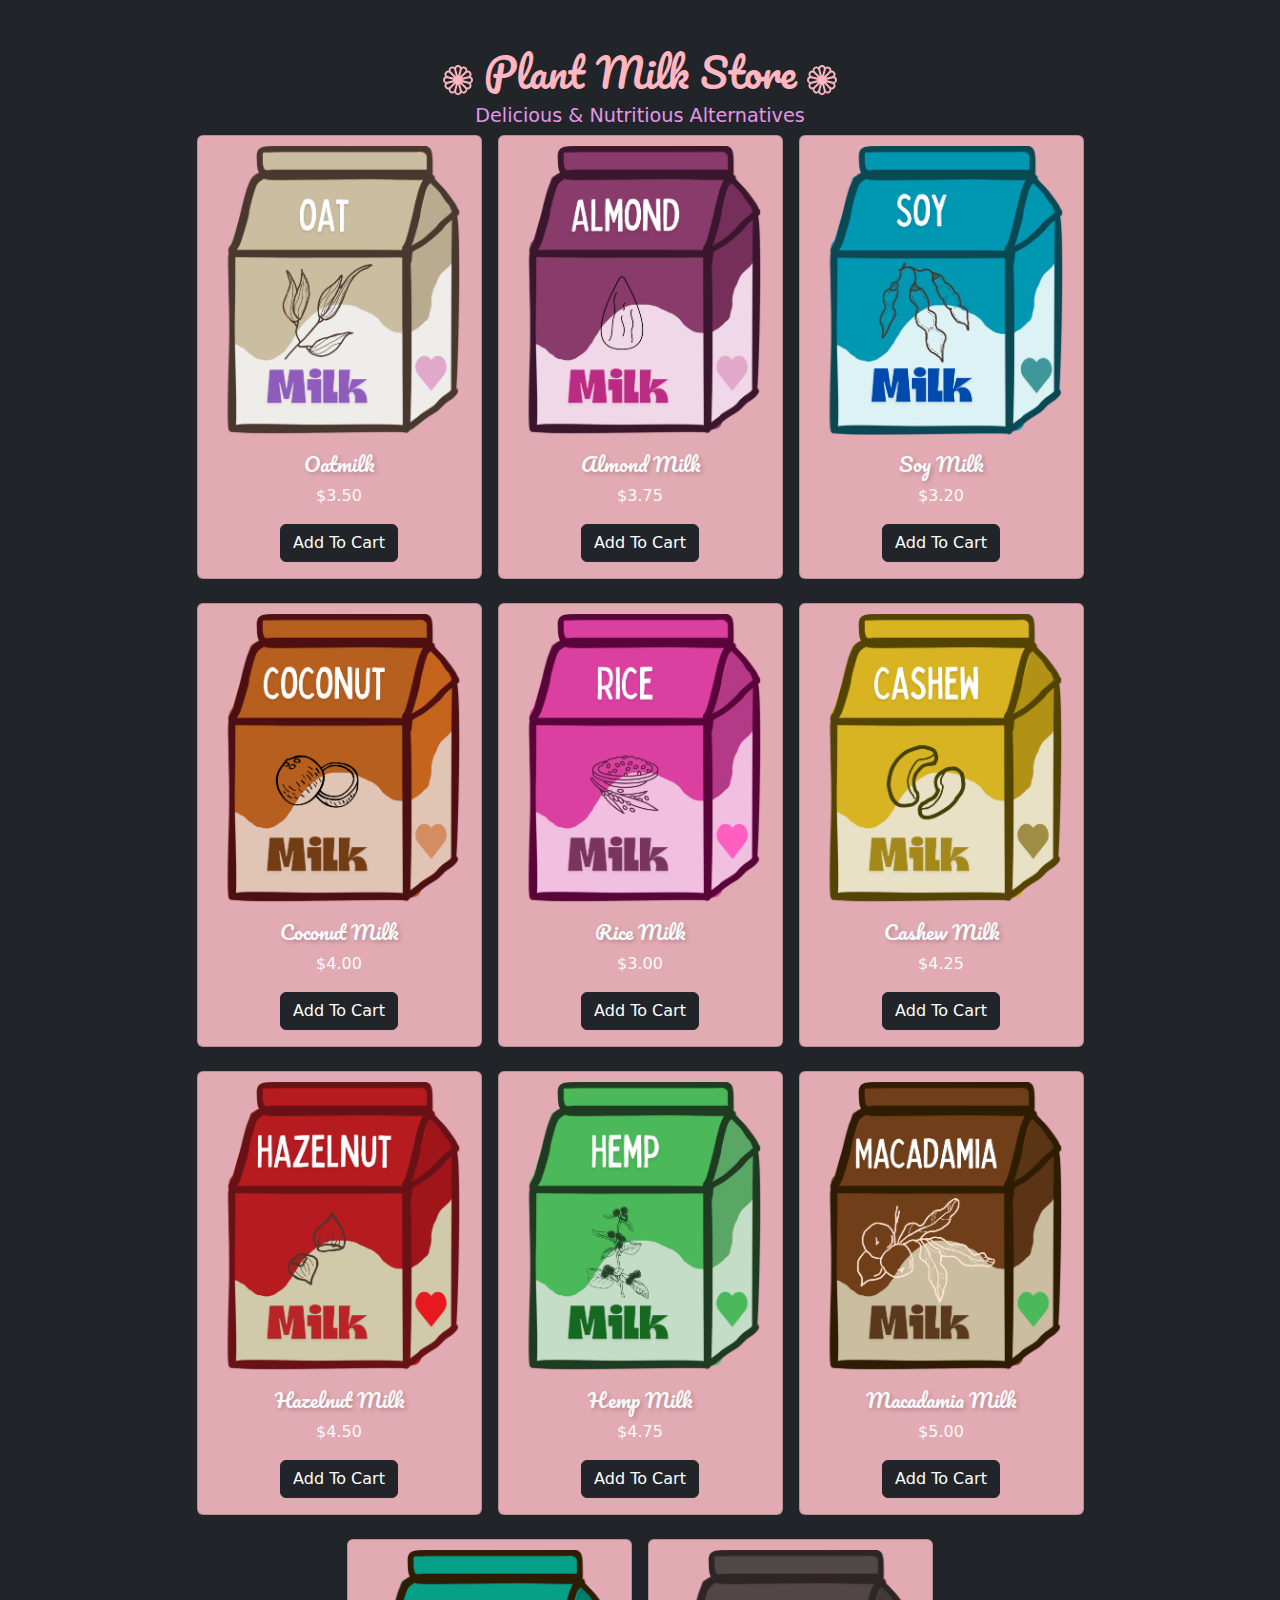
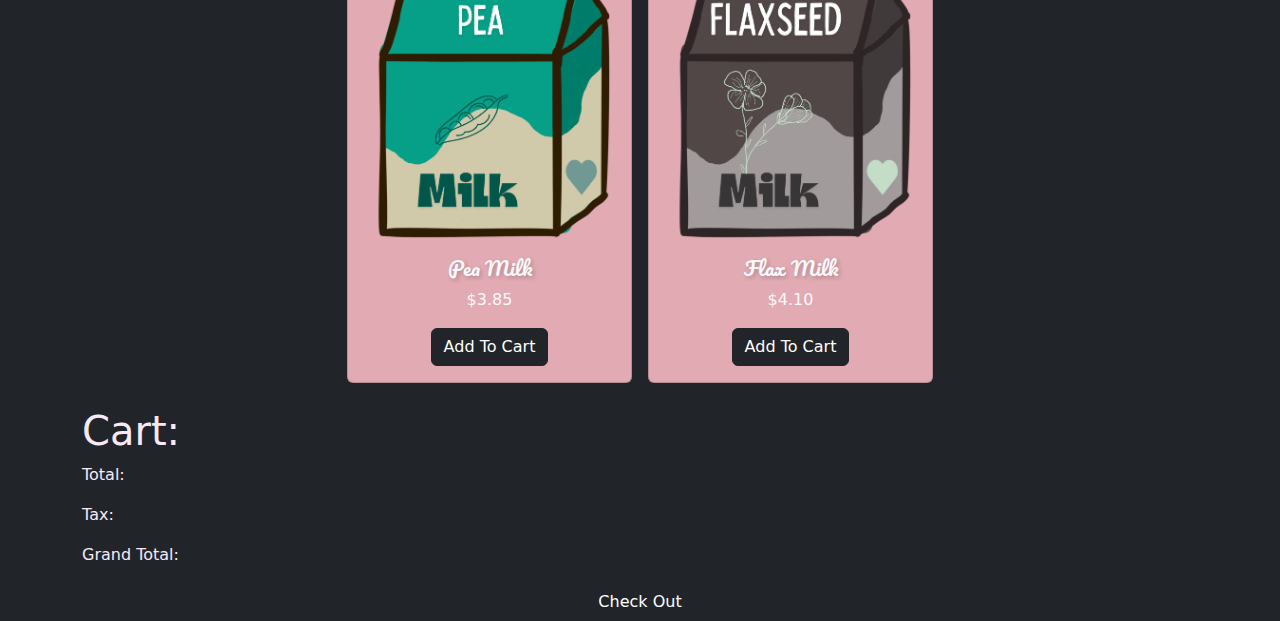
==== commit a0e7a848: "added the beginnings of a checkout page and moved all styling in a css" ====
--- a/index.html
+++ b/index.html
@@ -5,37 +5,8 @@
     <meta name="viewport" content="width=device-width, initial-scale=1.0">
     <title>Document</title>
     <!-- Bootstrap CSS -->
+    <link rel="stylesheet" href="styles.css">
     <link href="https://cdn.jsdelivr.net/npm/bootstrap@5.3.3/dist/css/bootstrap.min.css" rel="stylesheet" integrity="sha384-QWTKZyjpPEjISv5WaRU9OFeRpok6YctnYmDr5pNlyT2bRjXh0JMhjY6hW+ALEwIH" crossorigin="anonymous">
-    <style>
-        @import url('https://fonts.googleapis.com/css2?family=Pacifico&display=swap');
-        @import url('https://fonts.googleapis.com/css2?family=Lato:ital,wght@0,100;0,300;0,400;0,700;0,900;1,100;1,300;1,400;1,700;1,900&display=swap');
-        .cute-title {
-            font-family: 'Pacifico', cursive;
-            color: rgb(255, 182, 193); /* Light Pink */
-            
-        }
-        .cute-subtitle {
-            font-size: 1.2em;
-            color: rgb(228, 150, 228); /* Lavender Blush */
-        }
-        .cute-header {
-            font-family: 'Pacifico', cursive;
-            text-shadow: 2px 2px 4px rgba(0, 0, 0, 0.2);
-        }
-        .bg-custom{
-            background-color: rgb(226, 170, 179);
-            border: none;
-        }
-        .btn-custom{
-            font-family: 'Lato', sans-serif;
-            background-color: rgb(77, 73, 75);
-        }
-        .card-img-top {
-            height: 300px;
-            object-fit: contain;
-            padding-top: 10px;
-        }
-    </style>
 </head>
 <body class="bg-dark">
     <div class="container">
@@ -55,7 +26,7 @@
         
         <div class="row justify-content-center">
         
-                <div class="col-4 mb-4 mx-2 card bg-custom text-light">
+                <div class="col-3 mb-4 mx-2 card bg-custom text-light">
                     <img class="card-img-top bg-custom" src="oat-transparent.png" alt="Oatmilk">
                     <div class="card-body text-center">
                         <h5 class="card-title  cute-header">Oatmilk</h5>
@@ -64,7 +35,7 @@
                 </div>
             </div>
         
-                <div class="col-4 mb-4 mx-2 card bg-custom text-light">
+                <div class="col-3 mb-4 mx-2 card bg-custom text-light">
                     <img class="card-img-top bg-custom" src="almond-transparent.png" alt="Almond Milk">
                     <div class="card-body text-center">
                         <h5 class="card-title cute-header">Almond Milk</h5>
@@ -74,7 +45,7 @@
                 </div>
           
       
-                <div class="col-4 mb-4 mx-2 card bg-custom text-light">
+                <div class="col-3 mb-4 mx-2 card bg-custom text-light">
                     <img class="card-img-top bg-custom"src="soy-transparent.png" alt="Soy Milk">
                     <div class="card-body text-center">
                         <h5 class="card-title cute-header">Soy Milk</h5>
--- a/styles.css
+++ b/styles.css
@@ -0,0 +1,28 @@
+@import url('https://fonts.googleapis.com/css2?family=Pacifico&display=swap');
+@import url('https://fonts.googleapis.com/css2?family=Lato:ital,wght@0,100;0,300;0,400;0,700;0,900;1,100;1,300;1,400;1,700;1,900&display=swap');
+.cute-title {
+    font-family: 'Pacifico', cursive;
+    color: rgb(255, 182, 193); /* Light Pink */
+    
+}
+.cute-subtitle {
+    font-size: 1.2em;
+    color: rgb(228, 150, 228); /* Lavender Blush */
+}
+.cute-header {
+    font-family: 'Pacifico', cursive;
+    text-shadow: 2px 2px 4px rgba(0, 0, 0, 0.2);
+}
+.bg-custom{
+    background-color: rgb(226, 170, 179) !important;
+    border: none;
+}
+.btn-custom{
+    font-family: 'Lato', sans-serif;
+    background-color: rgb(77, 73, 75);
+}
+.card-img-top {
+    height: 300px;
+    object-fit: contain;
+    padding-top: 10px;
+}